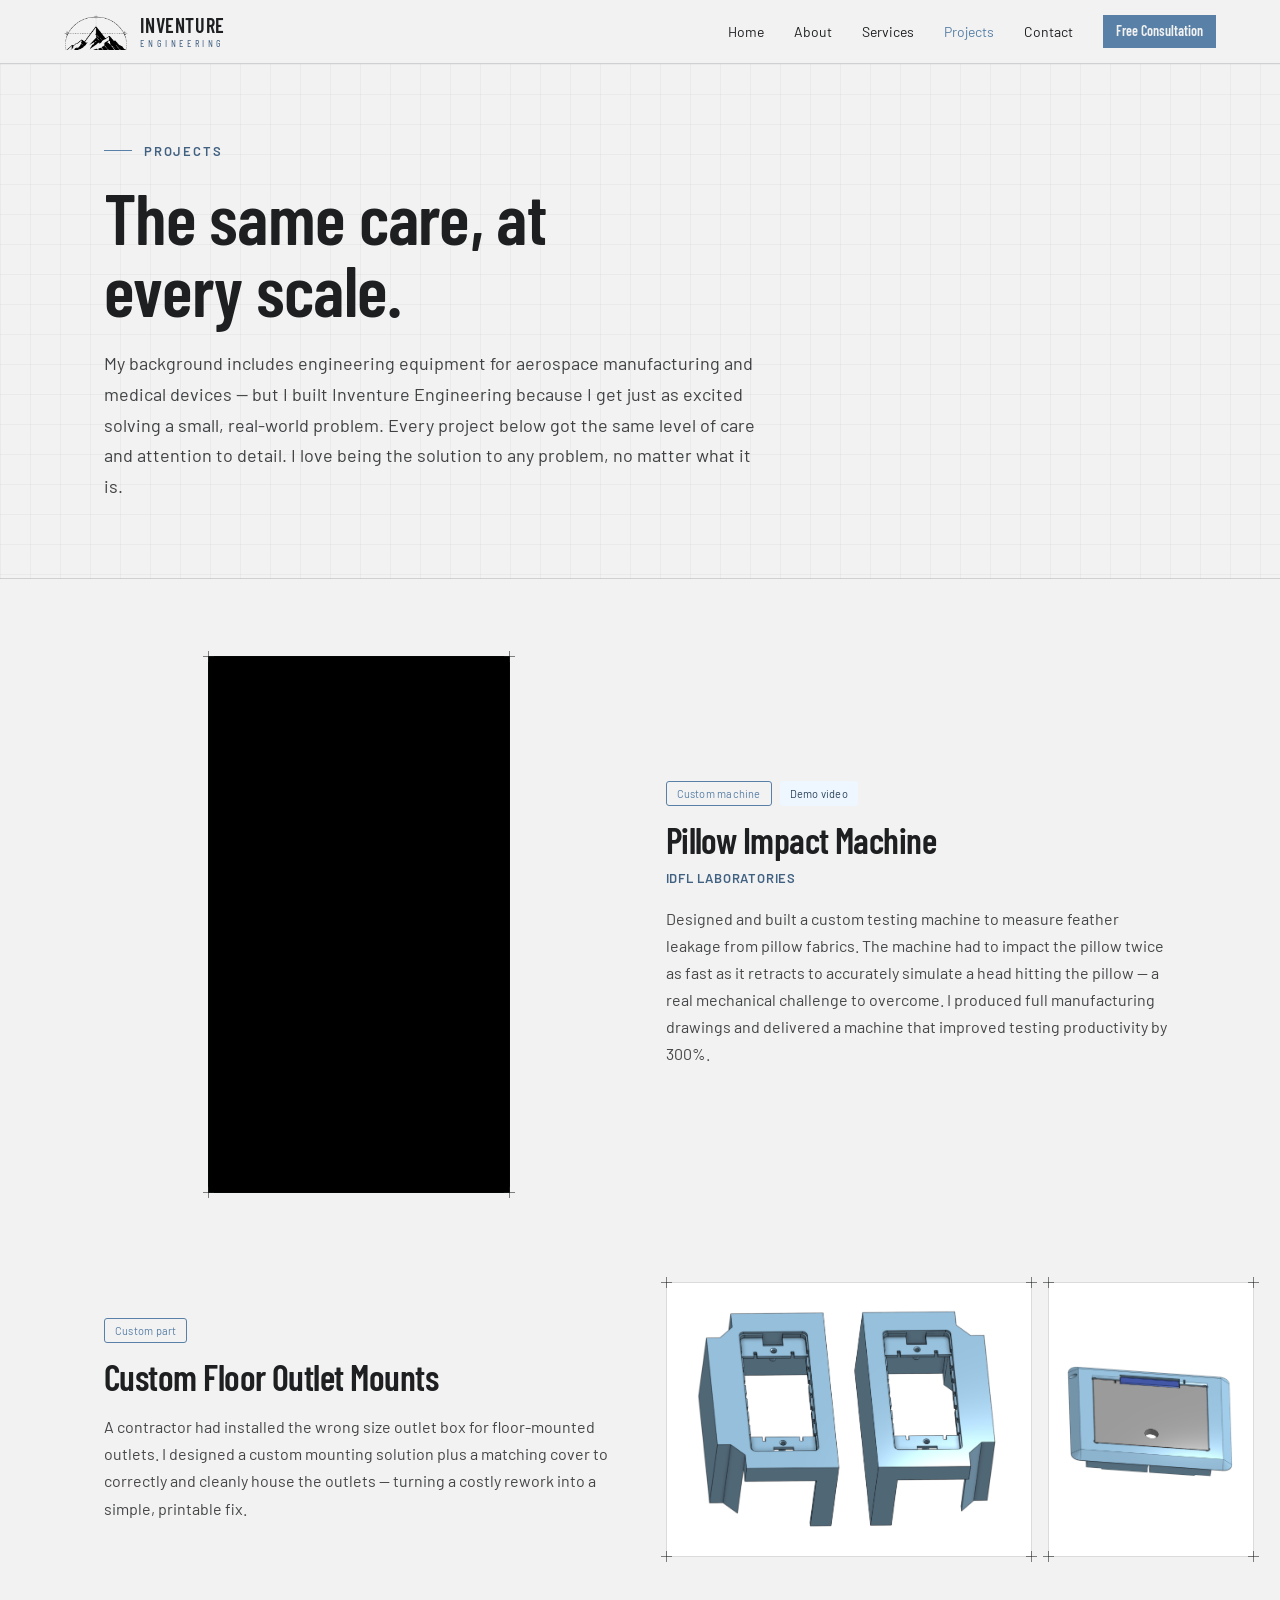
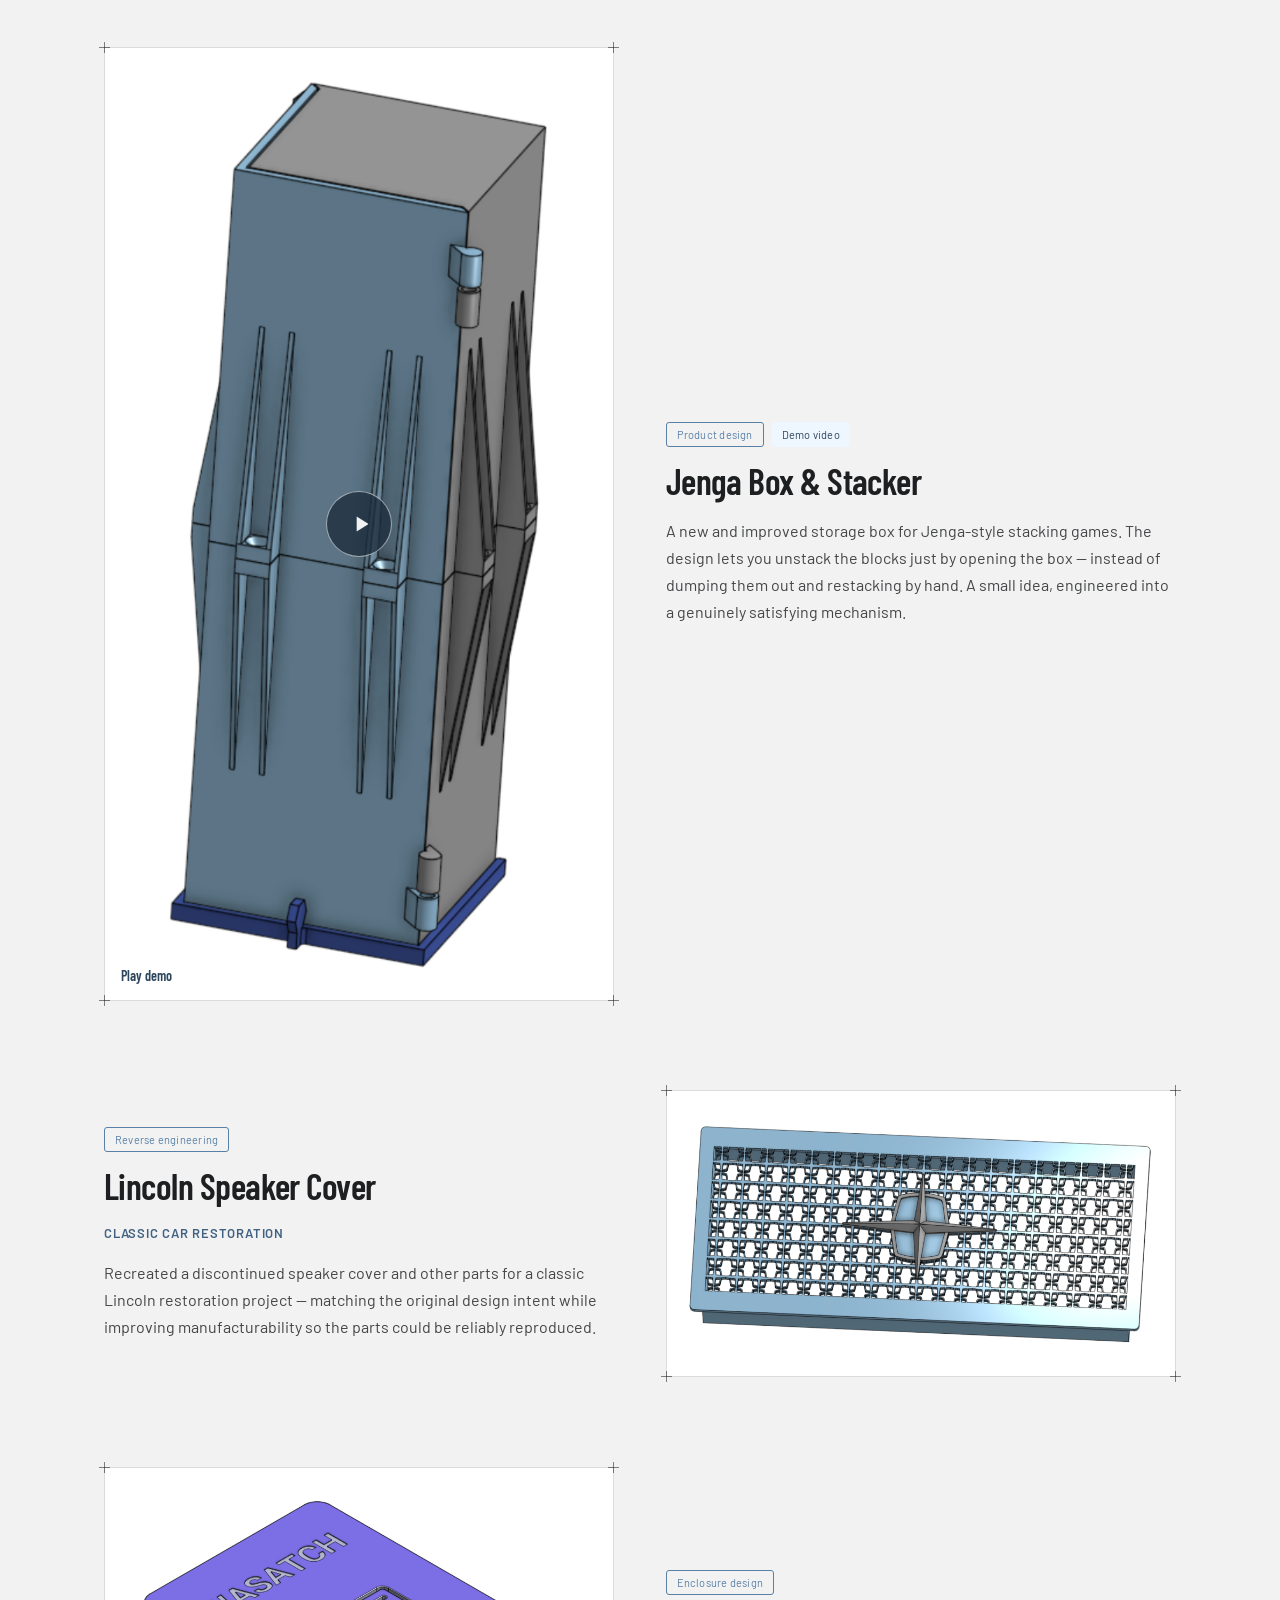
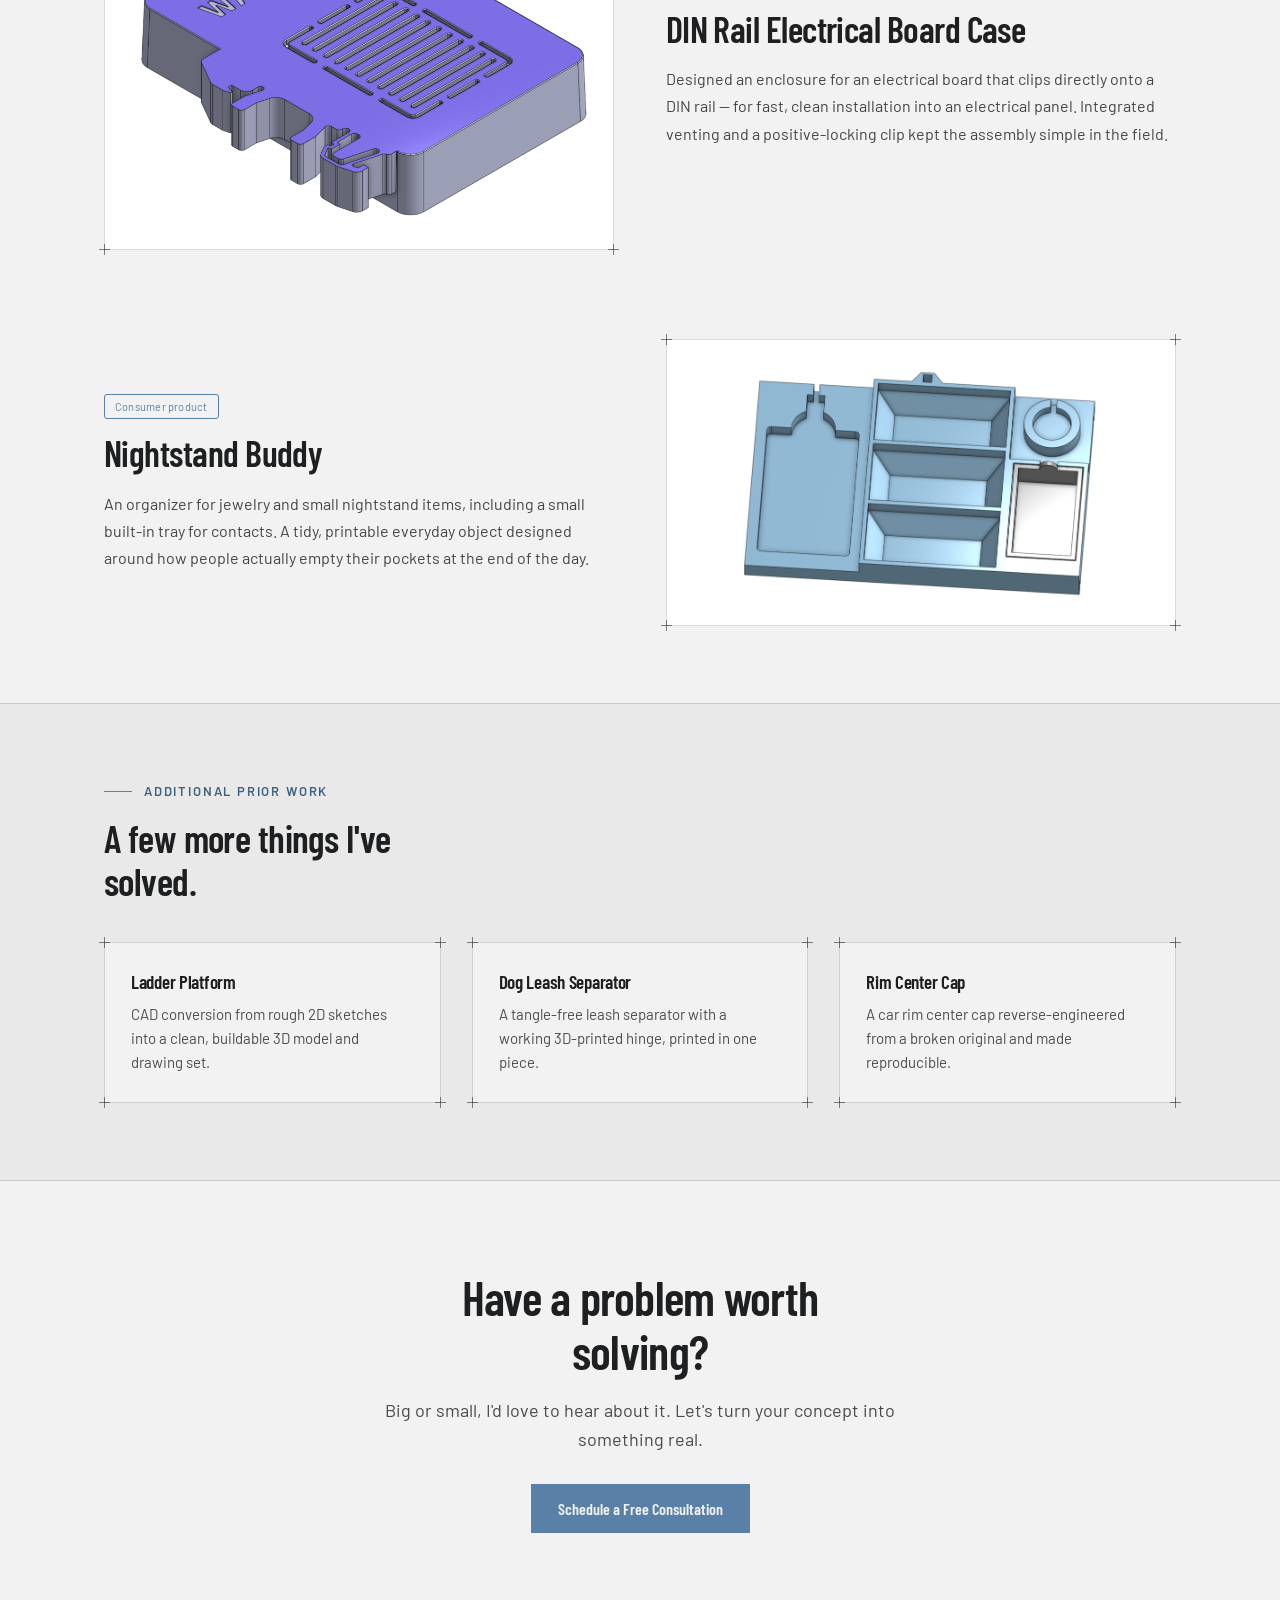
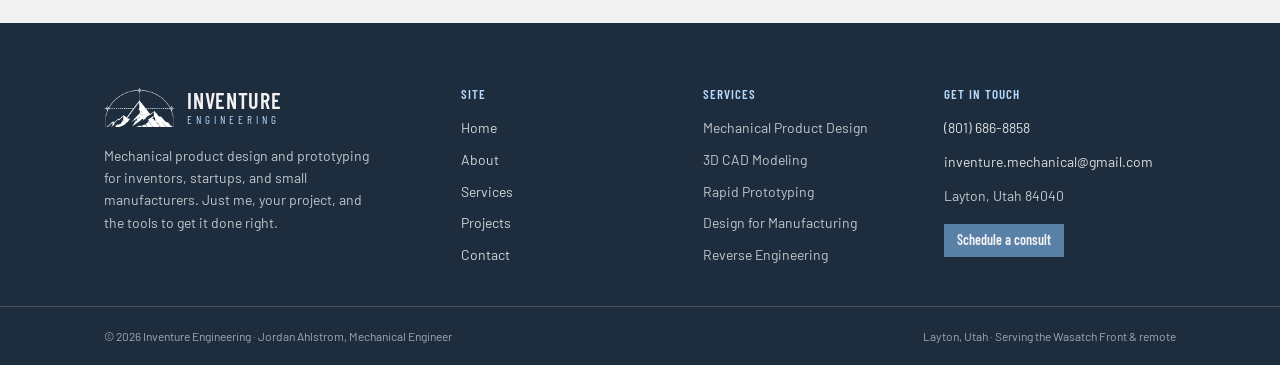
==== projects.html @ 02b5ba80 "Initial commit: Inventure Engineering marketing site Static HTML/CSS site (Home, About, Services, Pr" ====
<!DOCTYPE html>
<html lang="en">
<head>
<meta charset="utf-8">
<meta name="viewport" content="width=device-width, initial-scale=1">
<title>Projects — Inventure Engineering</title>
<meta name="description" content="A portfolio of mechanical engineering projects — custom machines, product design, reverse engineering, and rapid prototyping.">
<link rel="stylesheet" href="css/style.css">
</head>
<body>

<nav class="nav" style="position:sticky;top:0;z-index:50;background:color-mix(in srgb, var(--color-bg) 90%, transparent);backdrop-filter:blur(10px);-webkit-backdrop-filter:blur(10px);border-bottom:1px solid var(--color-divider);padding-inline:clamp(20px,5vw,72px);gap:clamp(14px,2.4vw,30px);flex-wrap:wrap;min-height:64px">
  <a href="index.html" style="display:flex;align-items:center;gap:12px;margin-right:auto;text-decoration:none;color:inherit">
    <img src="assets/logo-mark.png" alt="Inventure Engineering logo" style="height:36px;width:auto" />
    <span style="display:flex;flex-direction:column;line-height:1;gap:3px">
      <span style="font-family:var(--font-heading);font-weight:600;font-size:20px;letter-spacing:0.03em">INVENTURE</span>
      <span style="font-family:var(--font-heading);font-weight:400;font-size:10px;letter-spacing:0.36em;color:var(--color-accent-700)">ENGINEERING</span>
    </span>
  </a>
  <a href="index.html">Home</a>
  <a href="about.html">About</a>
  <a href="services.html">Services</a>
  <a href="projects.html" aria-current="page">Projects</a>
  <a href="contact.html">Contact</a>
  <a href="contact.html#consult" class="btn btn-primary" style="color:var(--color-bg);text-decoration:none;white-space:nowrap">Free Consultation</a>
</nav>

<!-- HEADER -->
<section style="background-image:linear-gradient(color-mix(in srgb, var(--color-text) 4%, transparent) 1px, transparent 1px),linear-gradient(90deg, color-mix(in srgb, var(--color-text) 4%, transparent) 1px, transparent 1px);background-size:30px 30px;border-bottom:1px solid var(--color-divider)">
  <div style="max-width:1200px;margin:0 auto;padding:clamp(48px,6vw,88px) clamp(20px,5vw,72px)">
    <div style="display:flex;align-items:center;gap:12px;margin-bottom:20px">
      <span style="width:28px;height:1px;background:var(--color-accent)"></span>
      <span style="font-size:13px;font-weight:600;letter-spacing:0.14em;text-transform:uppercase;color:var(--color-accent-700)">Projects</span>
    </div>
    <h1 style="font-size:clamp(40px,5.6vw,74px);line-height:1;letter-spacing:-0.01em;margin:0;max-width:16ch">The same care, at every scale.</h1>
    <p style="font-size:18px;line-height:1.7;max-width:66ch;margin:24px 0 0;color:color-mix(in srgb, var(--color-text) 84%, transparent)">My background includes engineering equipment for aerospace manufacturing and medical devices &mdash; but I built Inventure Engineering because I get just as excited solving a small, real-world problem. Every project below got the same level of care and attention to detail. I love being the solution to any problem, no matter what it is.</p>
  </div>
</section>

<div style="max-width:1200px;margin:0 auto;padding:clamp(48px,6vw,84px) clamp(20px,5vw,72px);display:flex;flex-direction:column;gap:clamp(56px,7vw,96px)">

  <!-- 1. IMPACT MACHINE -->
  <div id="impact-machine" style="display:grid;grid-template-columns:1fr 1fr;gap:clamp(28px,4vw,64px);align-items:center;scroll-margin-top:88px">
    <figure class="blueprint" style="margin:0;aspect-ratio:9/16;max-height:640px;background:#000;justify-self:center">
      <i class="corner tl"></i><i class="corner tr"></i><i class="corner bl"></i><i class="corner br"></i>
      <iframe src="https://drive.google.com/file/d/1hPRyEeRJFPZw0pCZO_UjGQM1UKddaCjd/preview" title="Pillow Impact Machine demo video" allow="autoplay" allowfullscreen style="width:100%;height:100%;border:0;display:block" loading="lazy"></iframe>
    </figure>
    <div>
      <div style="display:flex;gap:8px;margin-bottom:14px"><span class="tag tag-outline" style="white-space:nowrap">Custom machine</span><span class="tag tag-accent" style="white-space:nowrap">Demo video</span></div>
      <h2 style="font-size:clamp(26px,3vw,36px);margin:0 0 8px">Pillow Impact Machine</h2>
      <p style="font-size:13px;font-weight:600;letter-spacing:0.06em;text-transform:uppercase;color:var(--color-accent-700);margin:0 0 16px">IDFL Laboratories</p>
      <p style="font-size:16px;line-height:1.7;margin:0;color:color-mix(in srgb, var(--color-text) 82%, transparent)">Designed and built a custom testing machine to measure feather leakage from pillow fabrics. The machine had to impact the pillow twice as fast as it retracts to accurately simulate a head hitting the pillow &mdash; a real mechanical challenge to overcome. I produced full manufacturing drawings and delivered a machine that improved testing productivity by 300%.</p>
    </div>
  </div>

  <!-- 2. OUTLET MOUNTS -->
  <div id="outlet-mounts" style="display:grid;grid-template-columns:1fr 1fr;gap:clamp(28px,4vw,64px);align-items:center;scroll-margin-top:88px">
    <div>
      <div style="display:flex;gap:8px;margin-bottom:14px"><span class="tag tag-outline" style="white-space:nowrap">Custom part</span></div>
      <h2 style="font-size:clamp(26px,3vw,36px);margin:0 0 16px">Custom Floor Outlet Mounts</h2>
      <p style="font-size:16px;line-height:1.7;margin:0;color:color-mix(in srgb, var(--color-text) 82%, transparent)">A contractor had installed the wrong size outlet box for floor-mounted outlets. I designed a custom mounting solution plus a matching cover to correctly and cleanly house the outlets &mdash; turning a costly rework into a simple, printable fix.</p>
    </div>
    <div style="display:grid;grid-template-columns:1.4fr 1fr;gap:16px">
      <figure class="blueprint" style="margin:0;aspect-ratio:4/3;background:#fff">
        <i class="corner tl"></i><i class="corner tr"></i><i class="corner bl"></i><i class="corner br"></i>
        <img src="assets/outlet-mounts.png" alt="Custom floor outlet mounts, two views" style="width:100%;height:100%;object-fit:contain;padding:16px" />
      </figure>
      <figure class="blueprint" style="margin:0;aspect-ratio:3/4;background:#fff">
        <i class="corner tl"></i><i class="corner tr"></i><i class="corner bl"></i><i class="corner br"></i>
        <img src="assets/outlet-cover.png" alt="Matching floor outlet cover" style="width:100%;height:100%;object-fit:contain;padding:14px" />
      </figure>
    </div>
  </div>

  <!-- 3. JENGA BOX -->
  <div id="jenga-box" style="display:grid;grid-template-columns:1fr 1fr;gap:clamp(28px,4vw,64px);align-items:center;scroll-margin-top:88px">
    <figure class="blueprint" id="jenga-figure" style="margin:0;aspect-ratio:4/3;max-height:640px;background:#fff">
      <i class="corner tl"></i><i class="corner tr"></i><i class="corner bl"></i><i class="corner br"></i>
      <div id="jenga-still">
        <img src="assets/jenga-box.png" alt="Jenga Box and Stacker CAD render" style="width:100%;height:100%;object-fit:contain;padding:20px" />
        <button id="jenga-play" type="button" aria-label="Play Jenga Box demo video" style="position:absolute;inset:0;width:100%;height:100%;padding:0;border:0;background:transparent;cursor:pointer;display:grid;place-items:center">
          <span style="width:66px;height:66px;border-radius:50%;background:color-mix(in srgb, var(--color-accent-900) 78%, transparent);display:grid;place-items:center;border:1px solid color-mix(in srgb, #fff 55%, transparent)">
            <svg width="26" height="26" viewBox="0 0 24 24" fill="var(--color-bg)" style="margin-left:3px"><path d="M8 5v14l11-7z"></path></svg>
          </span>
          <span style="position:absolute;left:16px;bottom:16px;font-family:var(--font-heading);font-weight:600;font-size:14px;color:var(--color-accent-800)">Play demo</span>
        </button>
      </div>
      <div id="jenga-video" style="display:none;width:100%;height:100%">
        <iframe data-src="https://drive.google.com/file/d/1H6m9AmEzt5kmTXADkWhiYNucK6-Vt8yv/preview" title="Jenga Box and Stacker demo video" allow="autoplay" allowfullscreen style="width:100%;height:100%;border:0;display:block"></iframe>
      </div>
    </figure>
    <div>
      <div style="display:flex;gap:8px;margin-bottom:14px"><span class="tag tag-outline" style="white-space:nowrap">Product design</span><span class="tag tag-accent" style="white-space:nowrap">Demo video</span></div>
      <h2 style="font-size:clamp(26px,3vw,36px);margin:0 0 16px">Jenga Box &amp; Stacker</h2>
      <p style="font-size:16px;line-height:1.7;margin:0;color:color-mix(in srgb, var(--color-text) 82%, transparent)">A new and improved storage box for Jenga-style stacking games. The design lets you unstack the blocks just by opening the box &mdash; instead of dumping them out and restacking by hand. A small idea, engineered into a genuinely satisfying mechanism.</p>
    </div>
  </div>

  <!-- 4. LINCOLN SPEAKER COVER -->
  <div id="lincoln" style="display:grid;grid-template-columns:1fr 1fr;gap:clamp(28px,4vw,64px);align-items:center;scroll-margin-top:88px">
    <div>
      <div style="display:flex;gap:8px;margin-bottom:14px"><span class="tag tag-outline" style="white-space:nowrap">Reverse engineering</span></div>
      <h2 style="font-size:clamp(26px,3vw,36px);margin:0 0 16px">Lincoln Speaker Cover</h2>
      <p style="font-size:13px;font-weight:600;letter-spacing:0.06em;text-transform:uppercase;color:var(--color-accent-700);margin:0 0 16px">Classic car restoration</p>
      <p style="font-size:16px;line-height:1.7;margin:0;color:color-mix(in srgb, var(--color-text) 82%, transparent)">Recreated a discontinued speaker cover and other parts for a classic Lincoln restoration project &mdash; matching the original design intent while improving manufacturability so the parts could be reliably reproduced.</p>
    </div>
    <figure class="blueprint" style="margin:0;aspect-ratio:16/9;background:#fff">
      <i class="corner tl"></i><i class="corner tr"></i><i class="corner bl"></i><i class="corner br"></i>
      <img src="assets/lincoln-speaker.png" alt="Recreated Lincoln speaker cover CAD render" style="width:100%;height:100%;object-fit:contain;padding:18px" />
    </figure>
  </div>

  <!-- 5. DIN RAIL CASE -->
  <div id="din-rail" style="display:grid;grid-template-columns:1fr 1fr;gap:clamp(28px,4vw,64px);align-items:center;scroll-margin-top:88px">
    <figure class="blueprint" style="margin:0;aspect-ratio:4/3;background:#fff">
      <i class="corner tl"></i><i class="corner tr"></i><i class="corner bl"></i><i class="corner br"></i>
      <img src="assets/din-rail-case.png" alt="DIN rail electrical board case CAD render" style="width:100%;height:100%;object-fit:contain;padding:20px" />
    </figure>
    <div>
      <div style="display:flex;gap:8px;margin-bottom:14px"><span class="tag tag-outline" style="white-space:nowrap">Enclosure design</span></div>
      <h2 style="font-size:clamp(26px,3vw,36px);margin:0 0 16px">DIN Rail Electrical Board Case</h2>
      <p style="font-size:16px;line-height:1.7;margin:0;color:color-mix(in srgb, var(--color-text) 82%, transparent)">Designed an enclosure for an electrical board that clips directly onto a DIN rail &mdash; for fast, clean installation into an electrical panel. Integrated venting and a positive-locking clip kept the assembly simple in the field.</p>
    </div>
  </div>

  <!-- 6. NIGHTSTAND BUDDY -->
  <div id="nightstand" style="display:grid;grid-template-columns:1fr 1fr;gap:clamp(28px,4vw,64px);align-items:center;scroll-margin-top:88px">
    <div>
      <div style="display:flex;gap:8px;margin-bottom:14px"><span class="tag tag-outline" style="white-space:nowrap">Consumer product</span></div>
      <h2 style="font-size:clamp(26px,3vw,36px);margin:0 0 16px">Nightstand Buddy</h2>
      <p style="font-size:16px;line-height:1.7;margin:0;color:color-mix(in srgb, var(--color-text) 82%, transparent)">An organizer for jewelry and small nightstand items, including a small built-in tray for contacts. A tidy, printable everyday object designed around how people actually empty their pockets at the end of the day.</p>
    </div>
    <figure class="blueprint" style="margin:0;aspect-ratio:16/9;background:#fff">
      <i class="corner tl"></i><i class="corner tr"></i><i class="corner bl"></i><i class="corner br"></i>
      <img src="assets/nightstand-buddy.png" alt="Nightstand Buddy organizer CAD render" style="width:100%;height:100%;object-fit:contain;padding:18px" />
    </figure>
  </div>

</div>

<!-- ADDITIONAL WORK -->
<section style="background:var(--color-surface);border-top:1px solid var(--color-divider);border-bottom:1px solid var(--color-divider)">
  <div style="max-width:1200px;margin:0 auto;padding:clamp(48px,6vw,80px) clamp(20px,5vw,72px)">
    <div style="display:flex;align-items:center;gap:12px;margin-bottom:16px">
      <span style="width:28px;height:1px;background:var(--color-accent)"></span>
      <span style="font-size:13px;font-weight:600;letter-spacing:0.14em;text-transform:uppercase;color:var(--color-accent-700)">Additional prior work</span>
    </div>
    <h2 style="font-size:clamp(26px,3vw,38px);margin:0 0 40px;max-width:22ch">A few more things I've solved.</h2>
    <div style="display:grid;grid-template-columns:repeat(3,1fr);gap:clamp(20px,2.4vw,32px)">
      <div class="blueprint" style="padding:28px 26px;background:var(--color-bg)">
        <i class="corner tl"></i><i class="corner tr"></i><i class="corner bl"></i><i class="corner br"></i>
        <h3 style="font-size:19px;margin:0 0 10px">Ladder Platform</h3>
        <p style="font-size:15px;line-height:1.6;margin:0;color:color-mix(in srgb, var(--color-text) 78%, transparent)">CAD conversion from rough 2D sketches into a clean, buildable 3D model and drawing set.</p>
      </div>
      <div class="blueprint" style="padding:28px 26px;background:var(--color-bg)">
        <i class="corner tl"></i><i class="corner tr"></i><i class="corner bl"></i><i class="corner br"></i>
        <h3 style="font-size:19px;margin:0 0 10px">Dog Leash Separator</h3>
        <p style="font-size:15px;line-height:1.6;margin:0;color:color-mix(in srgb, var(--color-text) 78%, transparent)">A tangle-free leash separator with a working 3D-printed hinge, printed in one piece.</p>
      </div>
      <div class="blueprint" style="padding:28px 26px;background:var(--color-bg)">
        <i class="corner tl"></i><i class="corner tr"></i><i class="corner bl"></i><i class="corner br"></i>
        <h3 style="font-size:19px;margin:0 0 10px">Rim Center Cap</h3>
        <p style="font-size:15px;line-height:1.6;margin:0;color:color-mix(in srgb, var(--color-text) 78%, transparent)">A car rim center cap reverse-engineered from a broken original and made reproducible.</p>
      </div>
    </div>
  </div>
</section>

<!-- CTA -->
<section id="consult" style="max-width:1000px;margin:0 auto;padding:clamp(56px,7vw,96px) clamp(20px,5vw,72px);text-align:center">
  <h2 style="font-size:clamp(30px,4vw,48px);margin:0;max-width:20ch;margin-inline:auto">Have a problem worth solving?</h2>
  <p style="font-size:18px;line-height:1.6;max-width:52ch;margin:18px auto 0;color:color-mix(in srgb, var(--color-text) 80%, transparent)">Big or small, I'd love to hear about it. Let's turn your concept into something real.</p>
  <a href="contact.html#consult" class="btn btn-primary" style="color:var(--color-bg);text-decoration:none;margin-top:30px;padding:14px 26px;font-size:16px;white-space:nowrap">Schedule a Free Consultation</a>
</section>

<footer style="background:var(--color-accent-900);color:var(--color-bg);margin-top:0">
  <div style="max-width:1200px;margin:0 auto;padding:64px clamp(20px,5vw,72px) 40px;display:grid;grid-template-columns:1.6fr 1fr 1fr 1.2fr;gap:48px">
    <div>
      <div style="display:flex;align-items:center;gap:12px;margin-bottom:18px">
        <img src="assets/logo-mark.png" alt="Inventure Engineering logo" style="height:40px;width:auto;filter:invert(1) brightness(1.6)" />
        <span style="display:flex;flex-direction:column;line-height:1;gap:3px">
          <span style="font-family:var(--font-heading);font-weight:600;font-size:22px;letter-spacing:0.03em">INVENTURE</span>
          <span style="font-family:var(--font-heading);font-weight:400;font-size:11px;letter-spacing:0.36em;color:var(--color-accent-300)">ENGINEERING</span>
        </span>
      </div>
      <p style="font-size:14px;line-height:1.6;max-width:34ch;color:color-mix(in srgb, var(--color-bg) 78%, transparent);margin:0">Mechanical product design and prototyping for inventors, startups, and small manufacturers. Just me, your project, and the tools to get it done right.</p>
    </div>
    <div>
      <h6 style="color:var(--color-accent-300);margin:0 0 16px">Site</h6>
      <div style="display:flex;flex-direction:column;gap:10px">
        <a href="index.html" style="color:color-mix(in srgb, var(--color-bg) 85%, transparent);text-decoration:none;font-size:14px">Home</a>
        <a href="about.html" style="color:color-mix(in srgb, var(--color-bg) 85%, transparent);text-decoration:none;font-size:14px">About</a>
        <a href="services.html" style="color:color-mix(in srgb, var(--color-bg) 85%, transparent);text-decoration:none;font-size:14px">Services</a>
        <a href="projects.html" style="color:color-mix(in srgb, var(--color-bg) 85%, transparent);text-decoration:none;font-size:14px">Projects</a>
        <a href="contact.html" style="color:color-mix(in srgb, var(--color-bg) 85%, transparent);text-decoration:none;font-size:14px">Contact</a>
      </div>
    </div>
    <div>
      <h6 style="color:var(--color-accent-300);margin:0 0 16px">Services</h6>
      <div style="display:flex;flex-direction:column;gap:10px;font-size:14px;color:color-mix(in srgb, var(--color-bg) 78%, transparent)">
        <span>Mechanical Product Design</span>
        <span>3D CAD Modeling</span>
        <span>Rapid Prototyping</span>
        <span>Design for Manufacturing</span>
        <span>Reverse Engineering</span>
      </div>
    </div>
    <div>
      <h6 style="color:var(--color-accent-300);margin:0 0 16px">Get in touch</h6>
      <div style="display:flex;flex-direction:column;gap:12px;font-size:14px">
        <a href="tel:+18016868858" style="color:color-mix(in srgb, var(--color-bg) 90%, transparent);text-decoration:none">(801) 686-8858</a>
        <a href="mailto:inventure.mechanical@gmail.com" style="color:color-mix(in srgb, var(--color-bg) 90%, transparent);text-decoration:none;word-break:break-all">inventure.mechanical@gmail.com</a>
        <span style="color:color-mix(in srgb, var(--color-bg) 78%, transparent)">Layton, Utah 84040</span>
        <a href="contact.html#consult" class="btn btn-primary" style="color:var(--color-bg);text-decoration:none;margin-top:6px;align-self:flex-start;white-space:nowrap">Schedule a consult</a>
      </div>
    </div>
  </div>
  <div style="border-top:1px solid color-mix(in srgb, var(--color-bg) 18%, transparent)">
    <div style="max-width:1200px;margin:0 auto;padding:20px clamp(20px,5vw,72px);display:flex;justify-content:space-between;gap:16px;flex-wrap:wrap;font-size:12px;color:color-mix(in srgb, var(--color-bg) 62%, transparent)">
      <span>&copy; 2026 Inventure Engineering &middot; Jordan Ahlstrom, Mechanical Engineer</span>
      <span>Layton, Utah &middot; Serving the Wasatch Front &amp; remote</span>
    </div>
  </div>
</footer>

<script src="js/main.js"></script>
</body>
</html>
---- css/style.css ----
/* Inventure Engineering — site styles. Design tokens + component classes. */
@import url('https://fonts.googleapis.com/css2?family=Barlow:wght@400;500;700&family=Barlow+Condensed:wght@400;600&display=swap');

:root {
  --color-bg: #f2f2f3;
  --color-surface: #e9e9ea;
  --color-text: #1d1f20;
  --color-accent: #5980a6;
  --color-accent-2: #728fab;
  --color-divider: color-mix(in srgb, #1d1f20 16%, transparent);

  --color-neutral-100: #f5f5f8;
  --color-neutral-200: #e7e7ea;
  --color-neutral-300: #d4d4d7;
  --color-neutral-400: #b7b7ba;
  --color-neutral-500: #98989b;
  --color-neutral-600: #7a7a7d;
  --color-neutral-700: #5d5d60;
  --color-neutral-800: #424244;
  --color-neutral-900: #2b2b2d;

  --color-accent-100: #eef6ff;
  --color-accent-200: #d6ebff;
  --color-accent-300: #b5d9fd;
  --color-accent-400: #94bce3;
  --color-accent-500: #749dc4;
  --color-accent-600: #597ea3;
  --color-accent-700: #416180;
  --color-accent-800: #2c455d;
  --color-accent-900: #1d2d3d;

  --color-accent-2-100: #eef6ff;
  --color-accent-2-200: #d6ebff;
  --color-accent-2-300: #bdd8f2;
  --color-accent-2-400: #9ebbd8;
  --color-accent-2-500: #7e9cb8;
  --color-accent-2-600: #627d98;
  --color-accent-2-700: #486077;
  --color-accent-2-800: #314457;
  --color-accent-2-900: #1f2d3a;

  --font-heading: "Barlow Condensed", system-ui, sans-serif;
  --font-heading-weight: 600;
  --font-body: "Barlow", system-ui, sans-serif;

  --space-1: 3.4px;
  --space-2: 6.8px;
  --space-3: 10.2px;
  --space-4: 13.6px;
  --space-6: 20.4px;
  --space-8: 27.2px;

  --radius-sm: 2px;
  --radius-md: 4px;
  --radius-lg: 7px;

  --shadow-sm: 0 1px 2px color-mix(in srgb, #2b2b2d 14%, transparent);
  --shadow-md: 0 3px 10px color-mix(in srgb, #2b2b2d 16%, transparent);
  --shadow-lg: 0 12px 32px color-mix(in srgb, #2b2b2d 22%, transparent);
}

*, *::before, *::after { box-sizing: border-box; }
body {
  margin: 0; font-size: 15px; line-height: 1.55; font-weight: 400;
  background: var(--color-bg); color: var(--color-text); font-family: var(--font-body);
}
h1, h2, h3, h4, h5, h6 {
  font-family: var(--font-heading); font-weight: var(--font-heading-weight);
  line-height: 1.12; letter-spacing: -0.015em; margin: 0 0 var(--space-2);
}
h1 { font-size: 42px; }
h2 { font-size: 32px; }
h3 { font-size: 25px; }
h4 { font-size: 20px; }
h5 { font-size: 16px; }
h6 { font-size: 13px; letter-spacing: 0.08em; text-transform: uppercase; }
p { margin: 0 0 var(--space-3); }
a { color: var(--color-accent); text-underline-offset: 3px; }
img { display: block; max-width: 100%; }
figure { margin: 0; }
figcaption {
  font-size: 11px; margin-top: var(--space-1);
  color: color-mix(in srgb, var(--color-text) 55%, transparent);
}
.text-muted { color: color-mix(in srgb, var(--color-text) 55%, transparent); }
:focus { outline: none; }
:focus-visible { outline: 2px solid var(--color-accent); outline-offset: 2px; }
::selection { background: color-mix(in srgb, var(--color-accent) 30%, transparent); }

/* — blueprint frame (corner tick marks used throughout) — */
.blueprint {
  position: relative;
  border: 1px solid var(--color-divider);
  border-radius: 0;
}
.blueprint > .corner {
  position: absolute; width: 11px; height: 11px;
  color: color-mix(in srgb, var(--color-text) 55%, transparent);
}
.blueprint > .corner::before, .blueprint > .corner::after {
  content: ""; position: absolute; background: currentColor;
}
.blueprint > .corner::before { left: 5px; top: 0; width: 1px; height: 100%; }
.blueprint > .corner::after  { top: 5px; left: 0; width: 100%; height: 1px; }
.blueprint > .corner.tl { top: -6px; left: -6px; }
.blueprint > .corner.tr { top: -6px; right: -6px; }
.blueprint > .corner.bl { bottom: -6px; left: -6px; }
.blueprint > .corner.br { bottom: -6px; right: -6px; }

/* — buttons — */
.btn {
  display: inline-flex; align-items: center; justify-content: center; gap: 6px;
  cursor: pointer; text-decoration: none;
  font-family: var(--font-heading); font-weight: var(--font-heading-weight);
  font-size: 14px; line-height: 1.2; color: var(--color-text);
  background: transparent; border: 1px solid transparent;
  padding: var(--space-2) calc(var(--space-3) * 1.2);
  border-radius: 0;
}
.btn:disabled { opacity: 0.45; cursor: not-allowed; }
.btn-primary { background: var(--color-accent); color: var(--color-bg); border-color: var(--color-accent); }
.btn-primary:hover { background: var(--color-accent-600); }
.btn-primary:active { background: var(--color-accent-700); }
.btn-secondary { border-color: var(--color-divider); }
.btn-secondary:hover { background: color-mix(in srgb, var(--color-text) 7%, transparent); }
.btn-secondary:active { background: color-mix(in srgb, var(--color-text) 14%, transparent); }

/* — forms — */
.field > label {
  display: block; font-size: 12px; margin-bottom: 5px;
  color: color-mix(in srgb, var(--color-text) 70%, transparent);
}
.input {
  width: 100%; min-height: 36px; padding: 6px 10px; font: inherit;
  font-size: 14px; color: var(--color-text); caret-color: var(--color-accent);
  background: var(--color-surface);
  border: 1px solid var(--color-divider); border-radius: var(--radius-md);
}
.input:hover { border-color: color-mix(in srgb, var(--color-text) 45%, transparent); }
.input:focus-visible { border-color: var(--color-accent); outline-offset: 0; }
textarea.input { min-height: 90px; resize: vertical; }

/* — tags — */
.tag {
  display: inline-flex; align-items: center; font-size: 11px;
  letter-spacing: 0.02em; padding: 3px 10px;
  border-radius: calc(var(--radius-md) * 0.75);
}
.tag-accent { background: var(--color-accent-100); color: var(--color-accent-800); }
.tag-neutral { background: var(--color-neutral-100); color: var(--color-neutral-800); }
.tag-outline { border: 1px solid var(--color-accent); color: var(--color-accent); }

/* — navigation — */
.nav {
  display: flex; align-items: center; gap: var(--space-4);
  padding: var(--space-3) var(--space-4);
  border-bottom: none;
}
.nav a { color: inherit; text-decoration: none; font-size: 14px; }
.nav a:hover, .nav a[aria-current='page'] { color: var(--color-accent); }

/* — utility — */
.visually-hidden {
  position: absolute; width: 1px; height: 1px; padding: 0; margin: -1px;
  overflow: hidden; clip: rect(0, 0, 0, 0); white-space: nowrap; border: 0;
}

@media (max-width: 900px) {
  section > div[style*="grid-template-columns:1fr 1fr"],
  section > div > div[style*="grid-template-columns:1fr 1fr"] { display: block !important; }
  div[style*="grid-template-columns:repeat(3,1fr)"] { grid-template-columns: 1fr !important; }
  div[style*="grid-template-columns:repeat(2,1fr)"] { grid-template-columns: 1fr !important; }
  div[style*="grid-template-columns:1.3fr 0.7fr"],
  div[style*="grid-template-columns:0.9fr 1.1fr"],
  div[style*="grid-template-columns:1.1fr 0.9fr"],
  div[style*="grid-template-columns:1.15fr 0.85fr"],
  div[style*="grid-template-columns:0.7fr 1.3fr"],
  div[style*="grid-template-columns:1.4fr 1fr"] { grid-template-columns: 1fr !important; }
  footer div[style*="grid-template-columns:1.6fr 1fr 1fr 1.2fr"] { grid-template-columns: 1fr 1fr !important; }
}
@media (max-width: 560px) {
  footer div[style*="grid-template-columns:1.6fr 1fr 1fr 1.2fr"] { grid-template-columns: 1fr !important; }
}
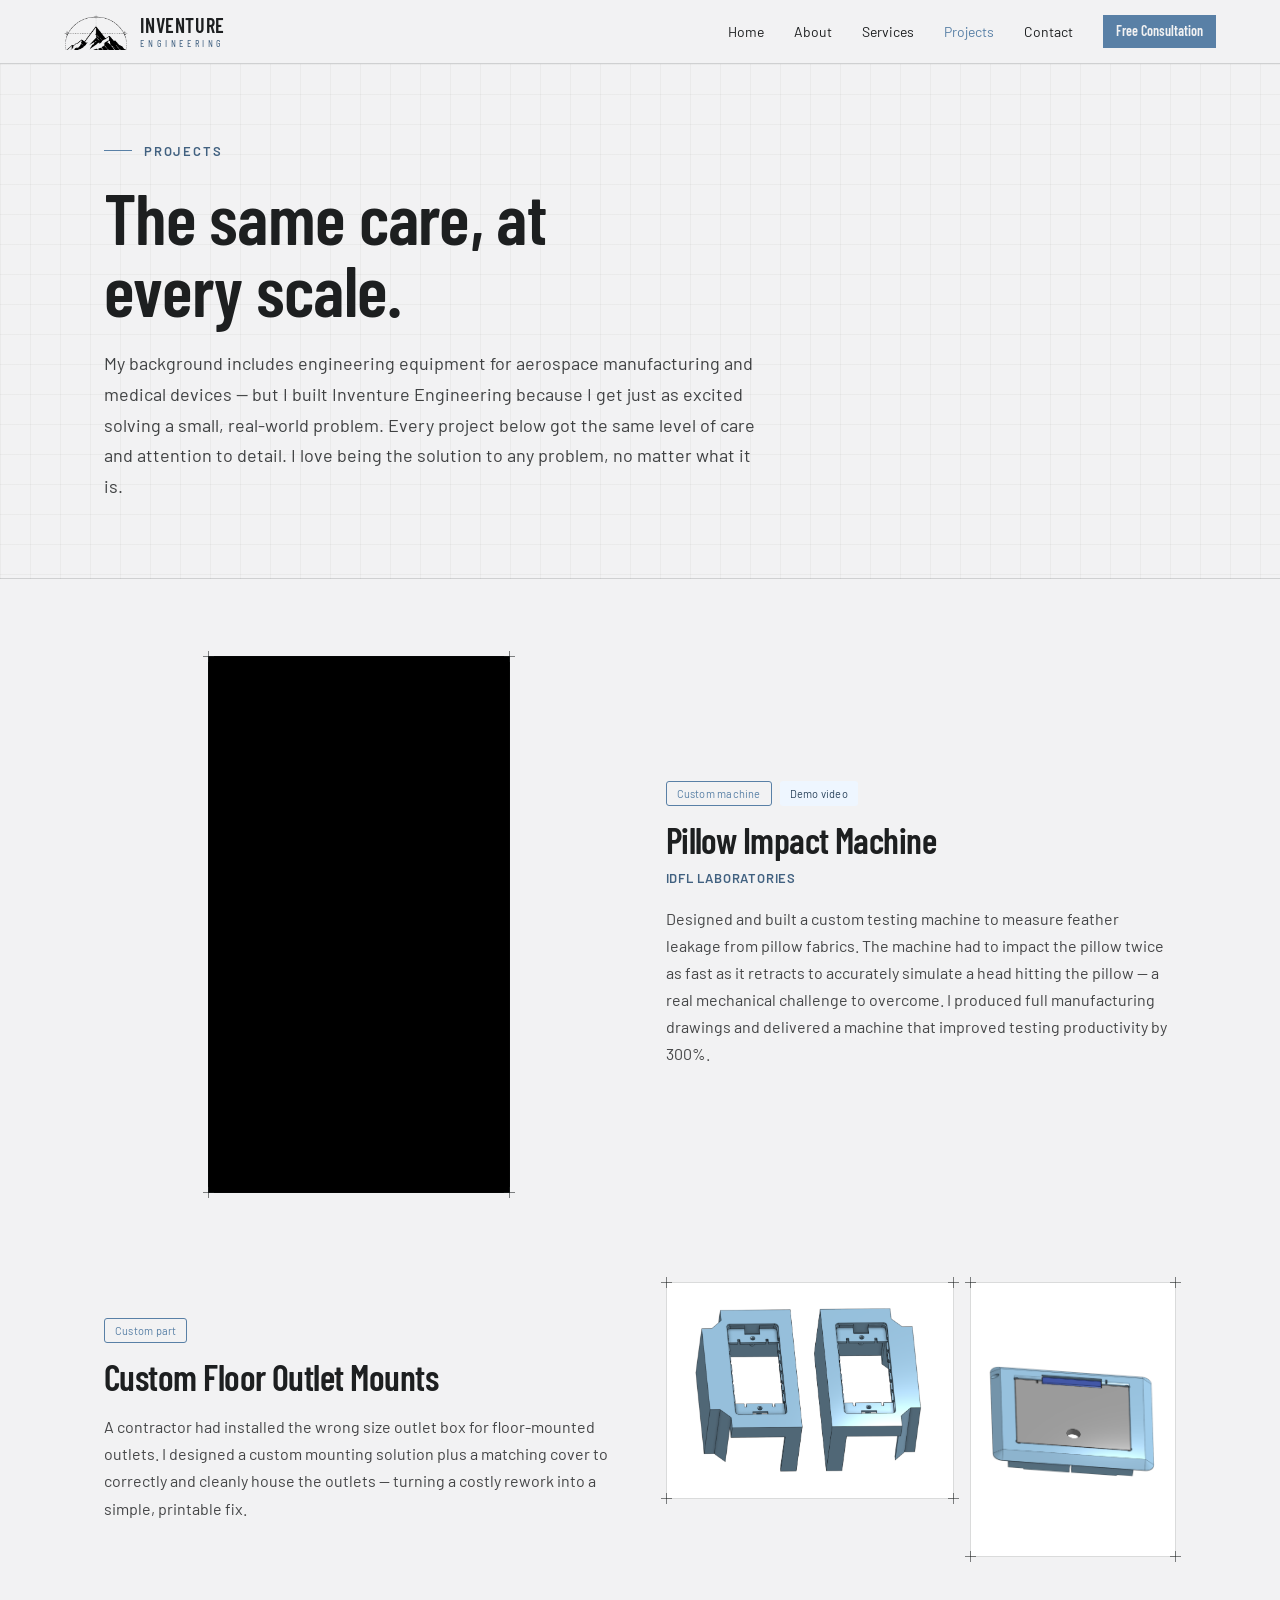
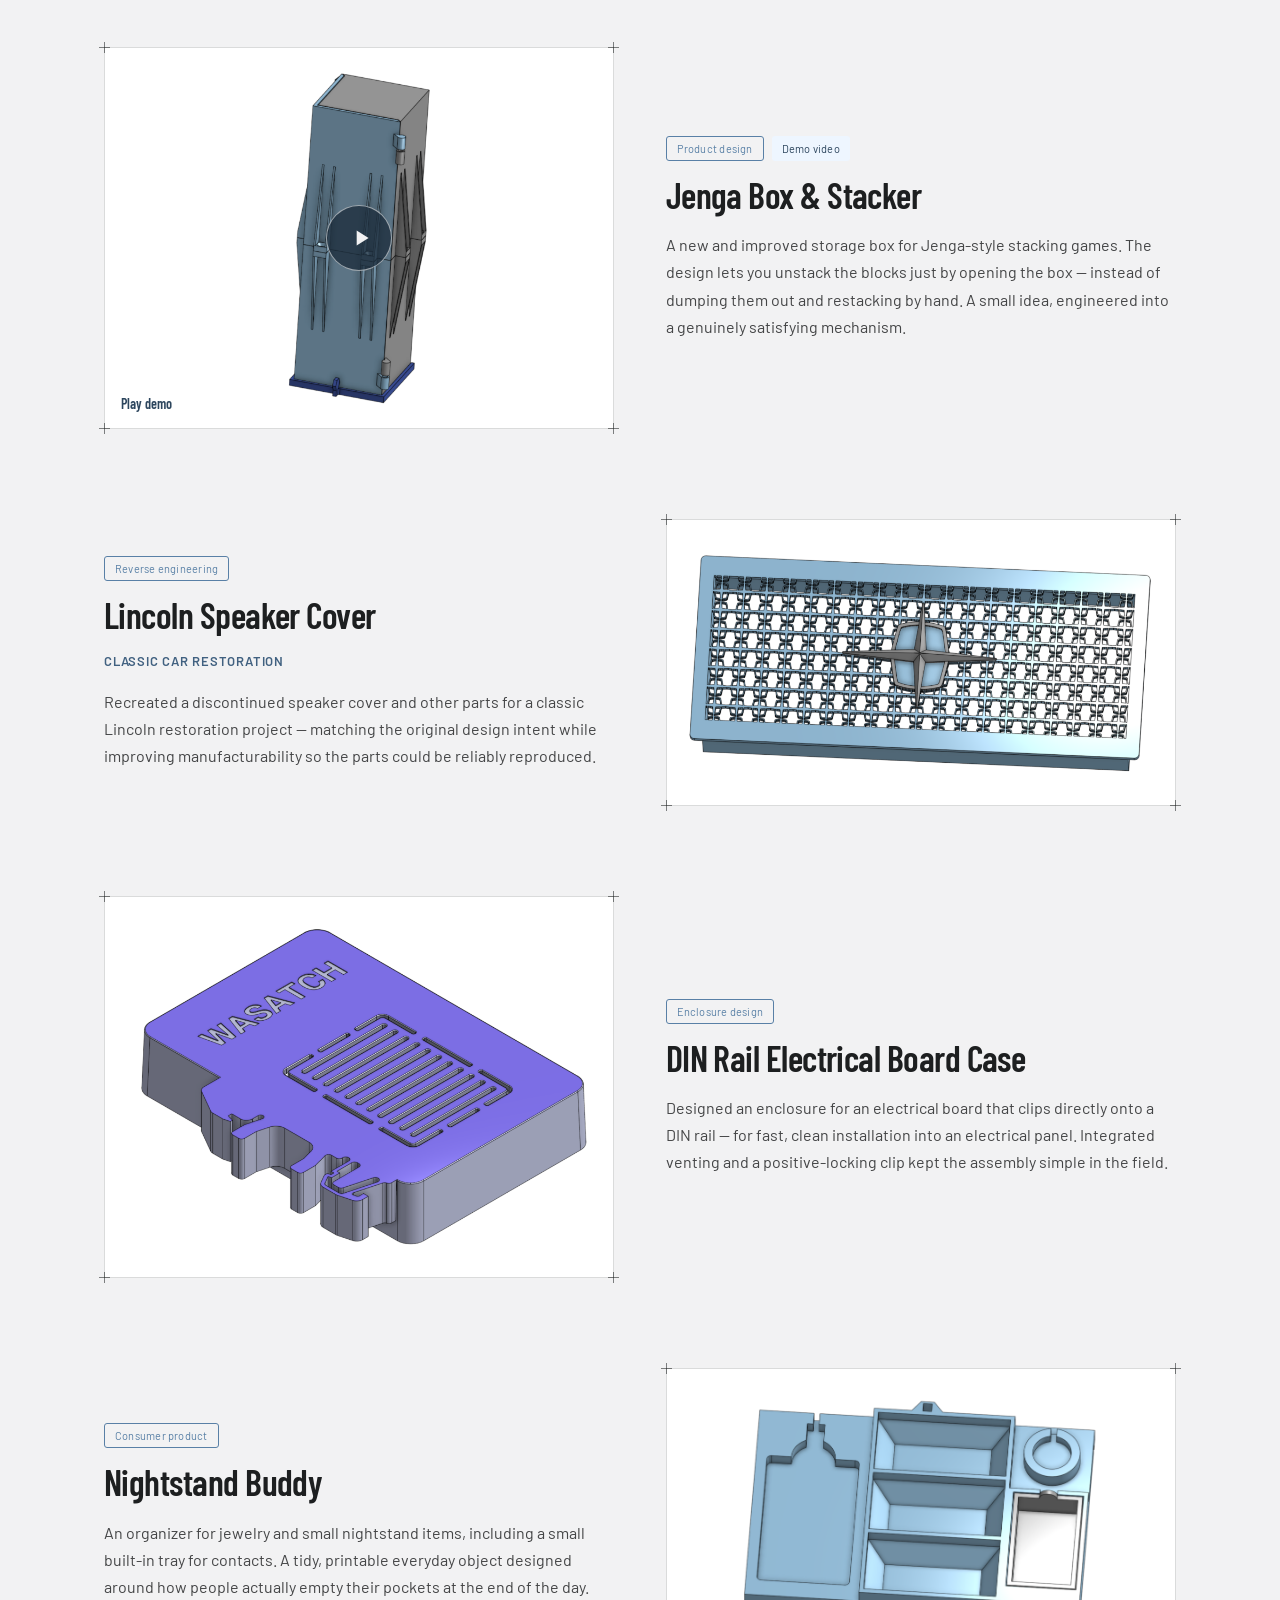
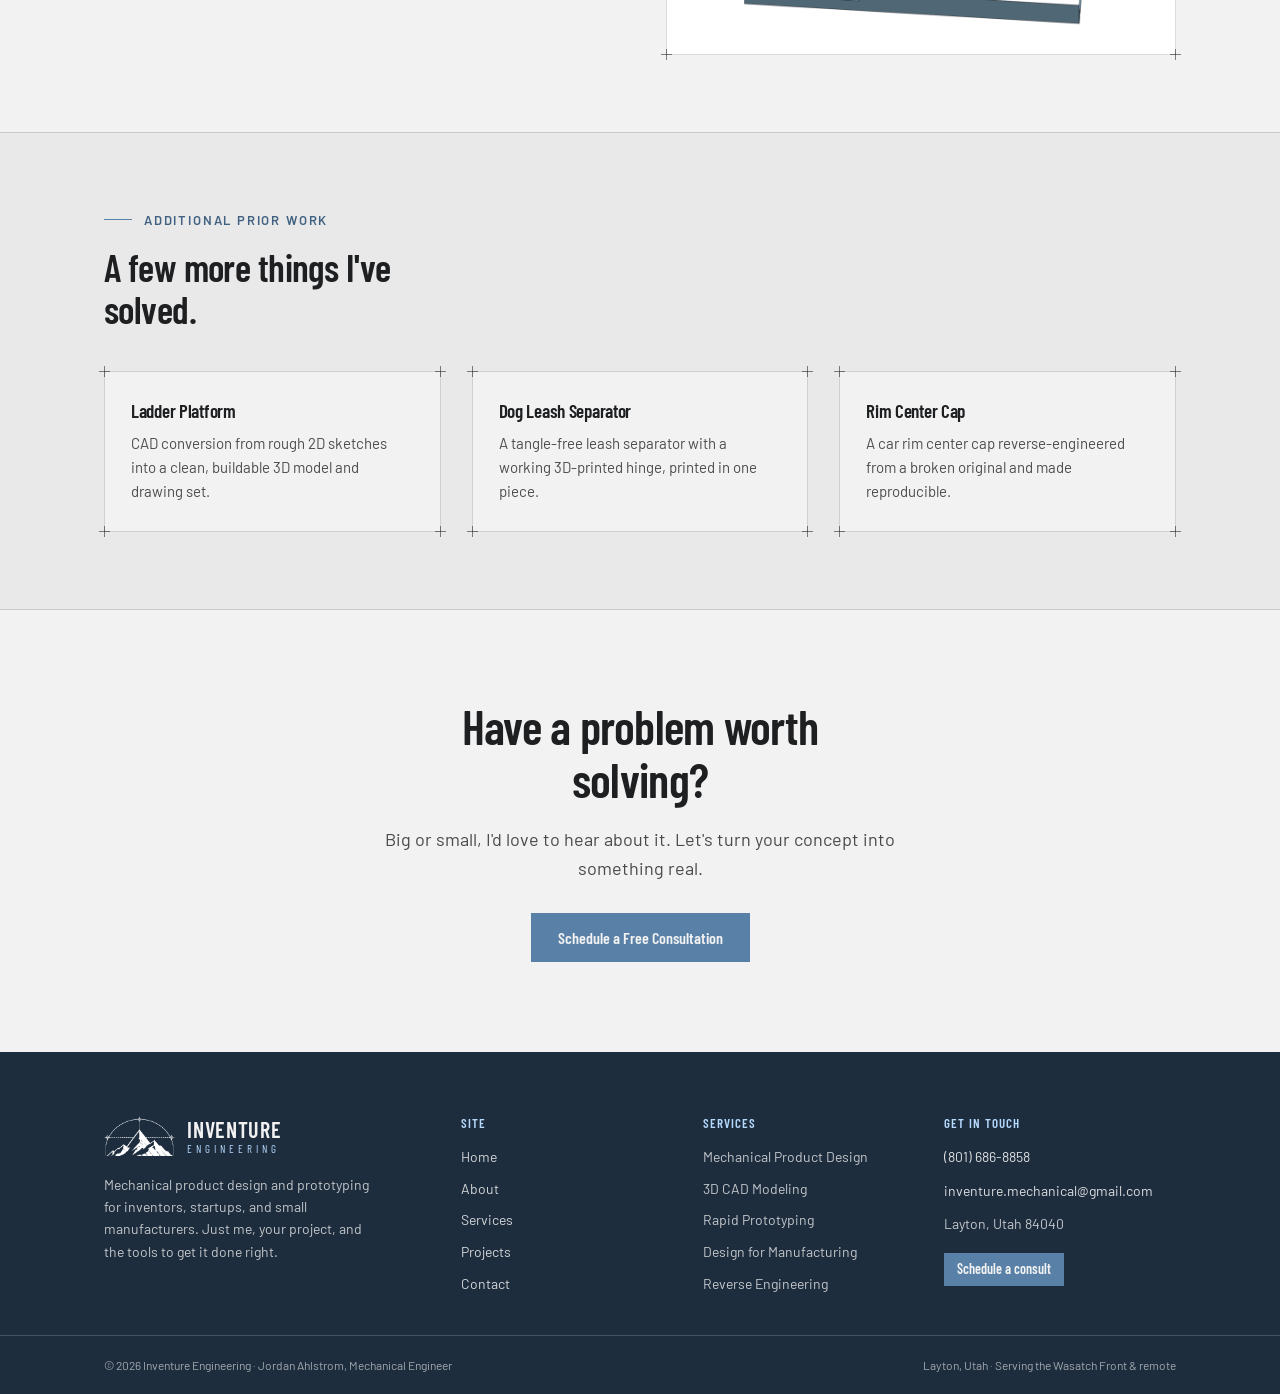
==== commit 0edda348: "Fix oversized project images on desktop and mobile Tall/narrow source images (e.g. the Jenga Box ren" ====
--- a/projects.html
+++ b/projects.html
@@ -76,7 +76,7 @@
   <div id="jenga-box" style="display:grid;grid-template-columns:1fr 1fr;gap:clamp(28px,4vw,64px);align-items:center;scroll-margin-top:88px">
     <figure class="blueprint" id="jenga-figure" style="margin:0;aspect-ratio:4/3;max-height:640px;background:#fff">
       <i class="corner tl"></i><i class="corner tr"></i><i class="corner bl"></i><i class="corner br"></i>
-      <div id="jenga-still">
+      <div id="jenga-still" style="position:absolute;inset:0;width:100%;height:100%">
         <img src="assets/jenga-box.png" alt="Jenga Box and Stacker CAD render" style="width:100%;height:100%;object-fit:contain;padding:20px" />
         <button id="jenga-play" type="button" aria-label="Play Jenga Box demo video" style="position:absolute;inset:0;width:100%;height:100%;padding:0;border:0;background:transparent;cursor:pointer;display:grid;place-items:center">
           <span style="width:66px;height:66px;border-radius:50%;background:color-mix(in srgb, var(--color-accent-900) 78%, transparent);display:grid;place-items:center;border:1px solid color-mix(in srgb, #fff 55%, transparent)">
@@ -85,7 +85,7 @@
           <span style="position:absolute;left:16px;bottom:16px;font-family:var(--font-heading);font-weight:600;font-size:14px;color:var(--color-accent-800)">Play demo</span>
         </button>
       </div>
-      <div id="jenga-video" style="display:none;width:100%;height:100%">
+      <div id="jenga-video" style="display:none;position:absolute;inset:0;width:100%;height:100%">
         <iframe data-src="https://drive.google.com/file/d/1H6m9AmEzt5kmTXADkWhiYNucK6-Vt8yv/preview" title="Jenga Box and Stacker demo video" allow="autoplay" allowfullscreen style="width:100%;height:100%;border:0;display:block"></iframe>
       </div>
     </figure>
--- a/css/style.css
+++ b/css/style.css
@@ -92,6 +92,11 @@
   position: relative;
   border: 1px solid var(--color-divider);
   border-radius: 0;
+  /* Flex/grid items default to a content-based automatic minimum size, which
+     lets a tall/narrow source image stretch an aspect-ratio'd figure taller
+     than intended. Zeroing it out makes aspect-ratio/max-height authoritative. */
+  min-width: 0;
+  min-height: 0;
 }
 .blueprint > .corner {
   position: absolute; width: 11px; height: 11px;
